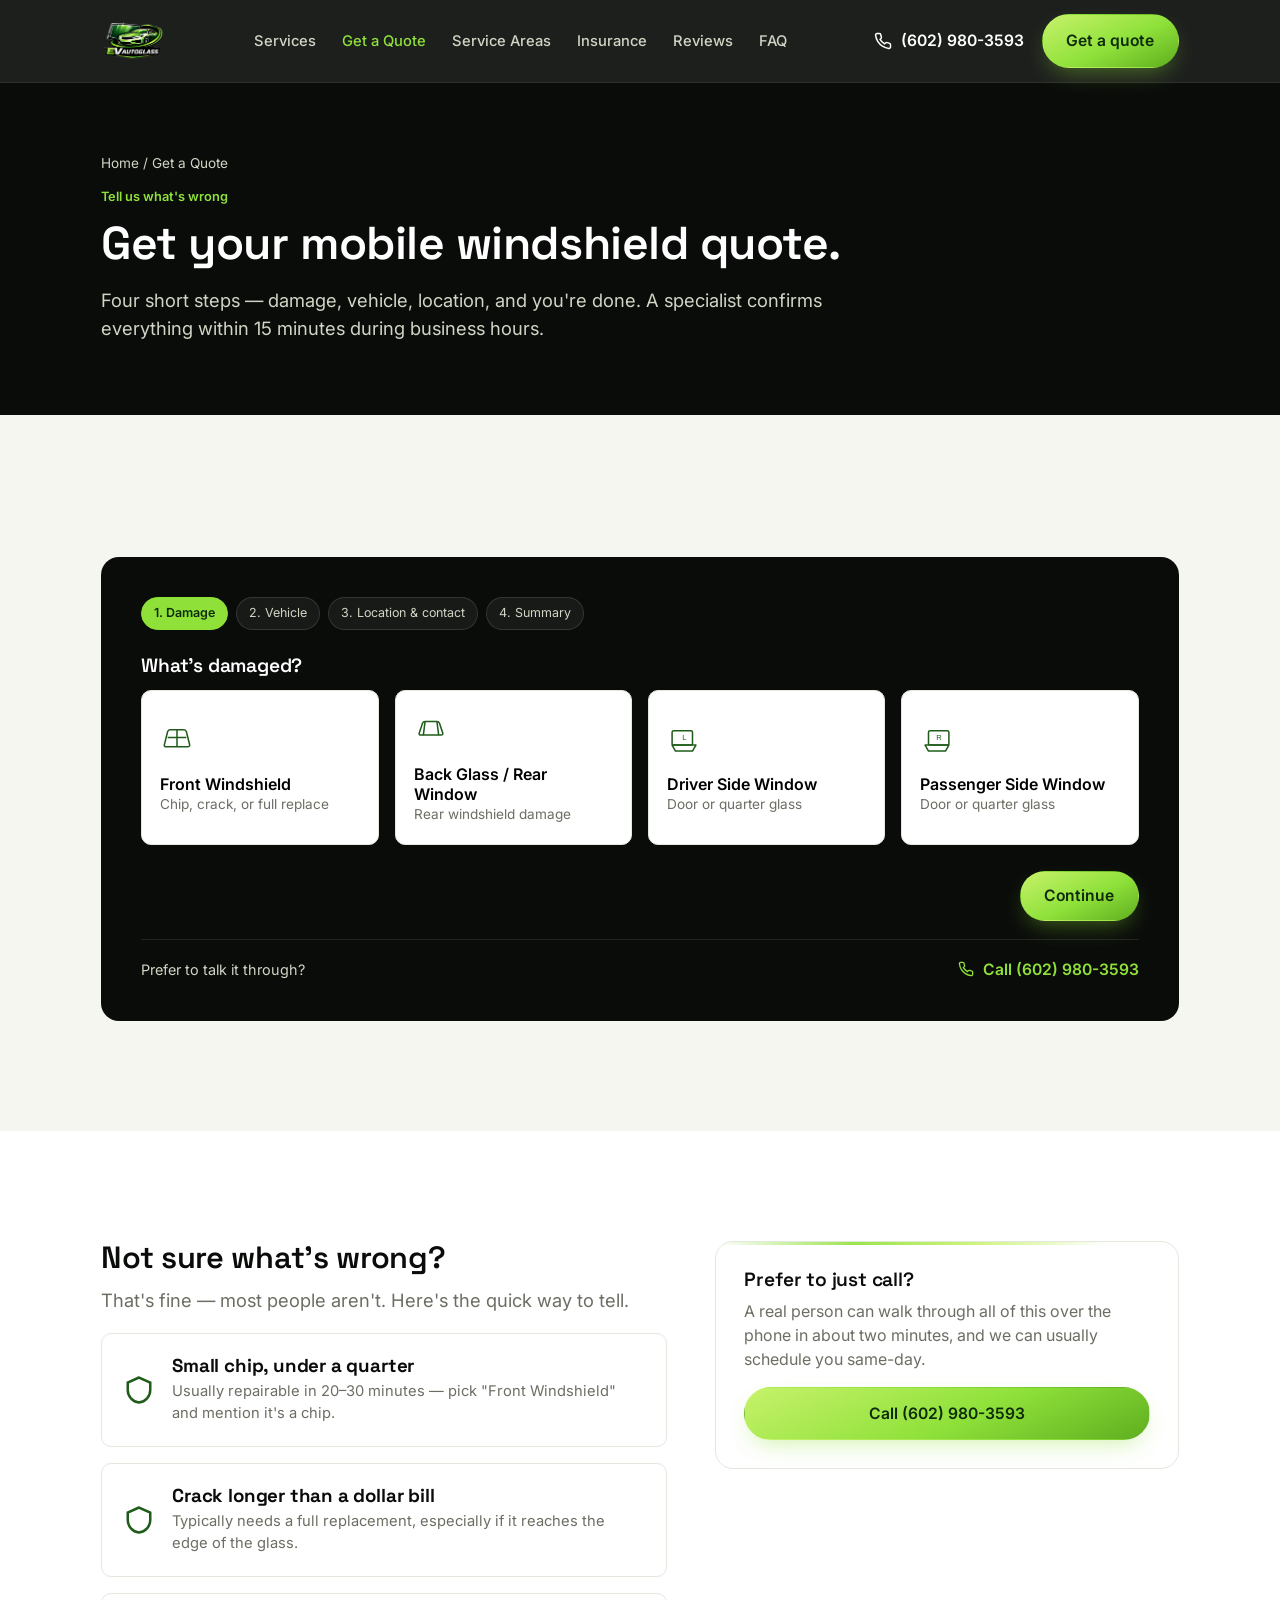
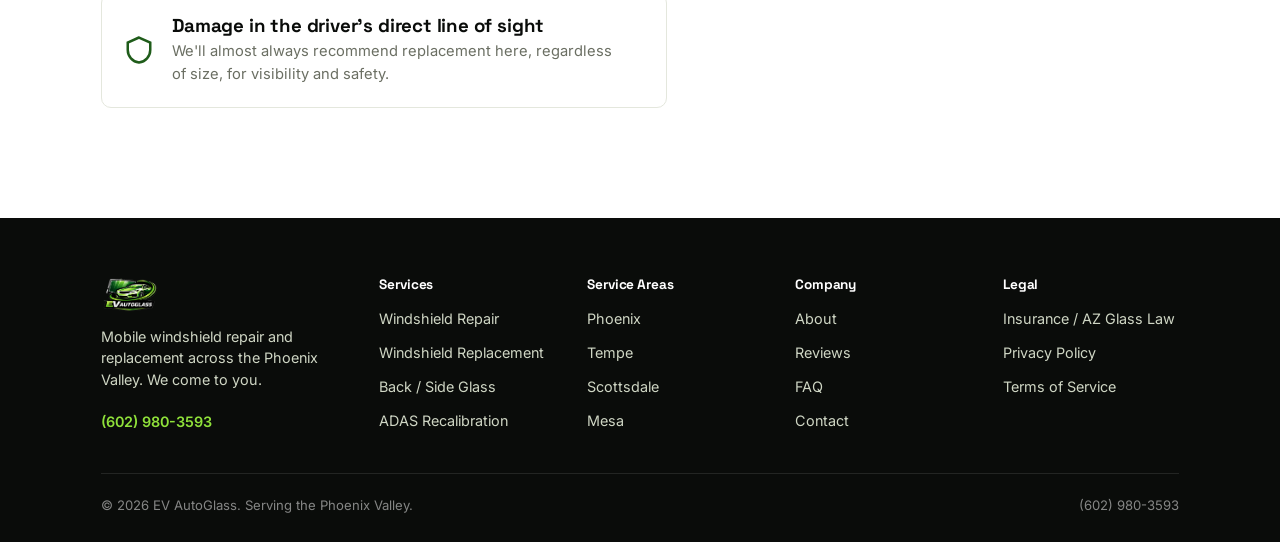
==== quote.html @ 603c7515 "Add files via upload" ====
<!DOCTYPE html>
<html lang="en">
<head>
<meta charset="UTF-8">
<meta name="viewport" content="width=device-width, initial-scale=1.0">
<title>Get a Quote — EV AutoGlass Mobile Windshield Service</title>
<meta name="description" content="Get an instant windshield repair or replacement quote for your Phoenix Valley vehicle. Enter your VIN or vehicle details and we'll confirm pricing and scheduling fast.">
<meta property="og:type" content="website">
<meta property="og:title" content="Get a Quote — EV AutoGlass">
<meta property="og:description" content="Tell us what's damaged and identify your vehicle by VIN, plate, or year/make/model — get a same-day mobile windshield quote.">
<link rel="preconnect" href="https://fonts.googleapis.com">
<link href="https://fonts.googleapis.com/css2?family=Space+Grotesk:wght@500;600;700&family=Inter:wght@400;500;600;700&display=swap" rel="stylesheet">
<link rel="stylesheet" href="assets/style.css">
</head>
<body>

<header class="site-header">
  <nav class="nav">
    <a href="index.html" class="brand"><img src="assets/logo.png" alt="EV AutoGlass logo"></a>
    <ul class="nav-links">
      <li><a href="services.html">Services</a></li>
      <li><a href="quote.html" class="active">Get a Quote</a></li>
      <li><a href="service-areas.html">Service Areas</a></li>
      <li><a href="insurance.html">Insurance</a></li>
      <li><a href="reviews.html">Reviews</a></li>
      <li><a href="faq.html">FAQ</a></li>
    </ul>
    <div class="nav-cta">
      <a class="btn-phone" href="tel:16029803593">
        <svg width="18" height="18" viewBox="0 0 24 24" fill="none" stroke="currentColor" stroke-width="2"><path d="M22 16.92v3a2 2 0 0 1-2.18 2 19.79 19.79 0 0 1-8.63-3.07 19.5 19.5 0 0 1-6-6 19.79 19.79 0 0 1-3.07-8.67A2 2 0 0 1 4.11 2h3a2 2 0 0 1 2 1.72c.127.96.361 1.903.7 2.81a2 2 0 0 1-.45 2.11L8.09 9.91a16 16 0 0 0 6 6l1.27-1.27a2 2 0 0 1 2.11-.45c.907.339 1.85.573 2.81.7A2 2 0 0 1 22 16.92z"/></svg>
        <span>(602) 980-3593</span>
      </a>
      <a class="btn btn-primary" href="quote.html">Get a quote</a>
      <button class="nav-toggle" aria-label="Menu" aria-expanded="false">
        <svg width="24" height="24" viewBox="0 0 24 24" fill="none" stroke="currentColor" stroke-width="2"><path d="M3 6h18M3 12h18M3 18h18"/></svg>
      </button>
    </div>
  </nav>
  <div class="mobile-menu">
    <a href="services.html">Services</a>
    <a href="quote.html">Get a Quote</a>
    <a href="service-areas.html">Service Areas</a>
    <a href="insurance.html">Insurance / AZ Glass Law</a>
    <a href="reviews.html">Reviews</a>
    <a href="about.html">About</a>
    <a href="faq.html">FAQ</a>
    <a href="contact.html">Contact</a>
  </div>
</header>

<section class="page-hero">
  <div class="container">
    <div class="breadcrumb"><a href="index.html">Home</a> / Get a Quote</div>
    <p class="eyebrow">Tell us what's wrong</p>
    <h1 class="h-1">Get your mobile windshield quote.</h1>
    <p class="lede-dark">Four short steps — damage, vehicle, location, and you're done. A specialist confirms everything within 15 minutes during business hours.</p>
  </div>
</section>

<section class="section-panel">
  <div class="container">
    <div id="quote-widget-mount"></div>
  </div>
</section>

<section>
  <div class="container two-col">
    <div>
      <h2 class="h-2">Not sure what's wrong?</h2>
      <p class="lede">That's fine — most people aren't. Here's the quick way to tell.</p>
      <div class="svc-list">
        <div class="svc-item">
          <svg viewBox="0 0 24 24" fill="none" stroke="currentColor" stroke-width="2"><path d="M12 2 3 6v6c0 5 3.8 9.4 9 10 5.2-.6 9-5 9-10V6z"/></svg>
          <div><h3>Small chip, under a quarter</h3><p>Usually repairable in 20–30 minutes — pick "Front Windshield" and mention it's a chip.</p></div>
        </div>
        <div class="svc-item">
          <svg viewBox="0 0 24 24" fill="none" stroke="currentColor" stroke-width="2"><path d="M12 2 3 6v6c0 5 3.8 9.4 9 10 5.2-.6 9-5 9-10V6z"/></svg>
          <div><h3>Crack longer than a dollar bill</h3><p>Typically needs a full replacement, especially if it reaches the edge of the glass.</p></div>
        </div>
        <div class="svc-item">
          <svg viewBox="0 0 24 24" fill="none" stroke="currentColor" stroke-width="2"><path d="M12 2 3 6v6c0 5 3.8 9.4 9 10 5.2-.6 9-5 9-10V6z"/></svg>
          <div><h3>Damage in the driver's direct line of sight</h3><p>We'll almost always recommend replacement here, regardless of size, for visibility and safety.</p></div>
        </div>
      </div>
    </div>
    <div class="pane" style="padding:28px;">
      <h3 class="h-3">Prefer to just call?</h3>
      <p style="color:var(--ink-soft);">A real person can walk through all of this over the phone in about two minutes, and we can usually schedule you same-day.</p>
      <a class="btn btn-primary btn-block" href="tel:16029803593">Call (602) 980-3593</a>
    </div>
  </div>
</section>

<footer class="site-footer">
  <div class="container">
    <div class="footer-grid">
      <div>
        <div class="footer-brand"><img src="assets/logo.png" alt="EV AutoGlass logo" style="height:34px;"></div>
        <p style="max-width:32ch;font-size:.9rem;">Mobile windshield repair and replacement across the Phoenix Valley. We come to you.</p>
        <a class="btn-phone" href="tel:16029803593" style="color:var(--green);margin-top:6px;">(602) 980-3593</a>
      </div>
      <div>
        <h4>Services</h4>
        <ul>
          <li><a href="services.html#repair">Windshield Repair</a></li>
          <li><a href="services.html#replacement">Windshield Replacement</a></li>
          <li><a href="services.html#glass">Back / Side Glass</a></li>
          <li><a href="services.html#adas">ADAS Recalibration</a></li>
        </ul>
      </div>
      <div>
        <h4>Service Areas</h4>
        <ul>
          <li><a href="service-areas.html#phoenix">Phoenix</a></li>
          <li><a href="service-areas.html#tempe">Tempe</a></li>
          <li><a href="service-areas.html#scottsdale">Scottsdale</a></li>
          <li><a href="service-areas.html#mesa">Mesa</a></li>
        </ul>
      </div>
      <div>
        <h4>Company</h4>
        <ul>
          <li><a href="about.html">About</a></li>
          <li><a href="reviews.html">Reviews</a></li>
          <li><a href="faq.html">FAQ</a></li>
          <li><a href="contact.html">Contact</a></li>
        </ul>
      </div>
      <div>
        <h4>Legal</h4>
        <ul>
          <li><a href="insurance.html">Insurance / AZ Glass Law</a></li>
          <li><a href="#">Privacy Policy</a></li>
          <li><a href="#">Terms of Service</a></li>
        </ul>
      </div>
    </div>
    <div class="footer-bottom">
      <span>© 2026 EV AutoGlass. Serving the Phoenix Valley.</span>
      <span>(602) 980-3593</span>
    </div>
  </div>
</footer>

<div class="mobile-bar">
  <a class="btn btn-ghost-dark" href="tel:16029803593">Call now</a>
  <a class="btn btn-primary" href="#quote-widget-mount" data-scroll-to="#quote-widget-mount">Get a quote</a>
</div>

<script src="assets/main.js"></script>
<script src="assets/quote-widget.js"></script>
</body>
</html>
---- assets/style.css ----
/* =========================================================
   EV AutoGlass — design tokens
   Palette sampled from the brand logo (glossy signature green
   car graphic on black), extended into a full system.
   ========================================================= */
:root{
  --ink:        #0a0c0a;   /* structural black/charcoal, slight green cast */
  --ink-2:      #14170f;   /* raised charcoal panel */
  --ink-3:      #1d221a;   /* border on dark */
  --paper:      #ffffff;
  --paper-2:    #f4f6ef;   /* off-white content ground */
  --line:       #e4e7dd;   /* hairline on light */
  --ink-soft:   #6b6f63;   /* secondary text on light */
  --cream:      #cfd6c4;   /* secondary text on dark */

  --green:      #8fe13a;   /* glossy signature green — CTAs, accents */
  --green-hi:   #c7f26b;   /* sheen highlight */
  --green-deep: #1f5c1a;   /* shadow green for gradients */
  --green-ink:  #0f2b0c;   /* green-black, for text on green */

  --radius-sm: 6px;
  --radius-md: 10px;
  --radius-lg: 18px;

  --shadow-lg: 0 30px 60px -20px rgba(0,0,0,.45);
  --shadow-sm: 0 10px 24px -14px rgba(0,0,0,.35);

  --wrap: 1180px;
  --gutter: clamp(20px, 4vw, 56px);

  --font-head: "Space Grotesk", "Manrope", sans-serif;
  --font-body: "Inter", sans-serif;
}

*{box-sizing:border-box;}
html{scroll-behavior:smooth;}
body{
  margin:0;
  font-family:var(--font-body);
  background:var(--paper);
  color:var(--ink);
  -webkit-font-smoothing:antialiased;
  line-height:1.5;
}
img{max-width:100%;display:block;}
a{color:inherit;}
h1,h2,h3,h4{
  font-family:var(--font-head);
  margin:0 0 .4em;
  letter-spacing:-.01em;
  line-height:1.08;
}
p{margin:0 0 1em;}
button{font-family:inherit;cursor:pointer;}
:focus-visible{outline:3px solid var(--green);outline-offset:2px;}
.container{
  max-width:var(--wrap);
  margin:0 auto;
  padding-left:var(--gutter);
  padding-right:var(--gutter);
}
@media (prefers-reduced-motion: reduce){
  *{animation-duration:.001ms !important;transition-duration:.001ms !important;scroll-behavior:auto !important;}
}

/* ---------- type scale ---------- */
.h-display{font-size:clamp(2.4rem,5.4vw,4.6rem);font-weight:600;}
.h-1{font-size:clamp(2rem,3.6vw,3rem);font-weight:600;}
.h-2{font-size:clamp(1.5rem,2.4vw,2.05rem);font-weight:600;}
.h-3{font-size:1.2rem;font-weight:600;}
.eyebrow{
  font-family:var(--font-body);
  font-size:.8rem;
  font-weight:600;
  color:var(--green-deep);
}
.lede{font-size:1.15rem;color:var(--ink-soft);max-width:62ch;}
.lede-dark{font-size:1.15rem;color:var(--cream);max-width:62ch;}

/* ---------- buttons ---------- */
.btn{
  display:inline-flex;align-items:center;justify-content:center;gap:.5em;
  padding:.9em 1.5em;
  border-radius:999px;
  border:1px solid transparent;
  font-weight:600;
  font-size:.98rem;
  text-decoration:none;
  transition:transform .15s ease, box-shadow .15s ease, background .15s ease;
  white-space:nowrap;
}
.btn:active{transform:scale(.98);}
.btn-primary{
  background:linear-gradient(155deg, var(--green-hi), var(--green) 55%, #5fae1f);
  color:var(--green-ink);
  box-shadow:0 10px 24px -8px rgba(143,225,58,.45);
}
.btn-primary:hover{box-shadow:0 14px 30px -8px rgba(143,225,58,.6);}
.btn-ghost-dark{
  background:transparent;
  border-color:rgba(255,255,255,.28);
  color:var(--paper);
}
.btn-ghost-dark:hover{border-color:var(--green);color:var(--green);}
.btn-line{
  background:transparent;
  border-color:var(--ink);
  color:var(--ink);
}
.btn-line:hover{border-color:var(--green-deep);color:var(--green-deep);}
.btn-phone{
  display:inline-flex;align-items:center;gap:.55em;
  font-weight:600;color:var(--paper);text-decoration:none;
  font-size:.98rem;
}
.btn-phone svg{flex:none;}
.btn-block{width:100%;}

/* ---------- nav ---------- */
.site-header{
  position:sticky;top:0;z-index:60;
  background:rgba(10,12,10,.92);
  backdrop-filter:blur(10px);
  border-bottom:1px solid rgba(255,255,255,.08);
}
.nav{
  display:flex;align-items:center;justify-content:space-between;
  padding:14px var(--gutter);
  max-width:var(--wrap);margin:0 auto;
  gap:20px;
}
.brand{display:flex;align-items:center;gap:10px;text-decoration:none;color:var(--paper);}
.brand img{height:38px;width:auto;}
.brand-word{font-family:var(--font-head);font-weight:700;font-size:1.05rem;letter-spacing:-.01em;}
.nav-links{
  display:flex;gap:26px;list-style:none;margin:0;padding:0;
  font-size:.92rem;font-weight:500;
}
.nav-links a{text-decoration:none;color:var(--cream);transition:color .15s;}
.nav-links a:hover,.nav-links a.active{color:var(--green);}
.nav-cta{display:flex;align-items:center;gap:18px;}
.nav-toggle{display:none;background:none;border:none;color:var(--paper);padding:6px;}
@media (max-width:900px){
  .nav-links{display:none;}
  .nav-toggle{display:inline-flex;}
  .btn-phone span{display:none;}
}
.mobile-menu{
  display:none;
  background:var(--ink);
  border-top:1px solid rgba(255,255,255,.08);
  padding:10px var(--gutter) 20px;
}
.mobile-menu.open{display:block;}
.mobile-menu a{
  display:block;padding:12px 0;color:var(--cream);text-decoration:none;
  border-bottom:1px solid rgba(255,255,255,.08);font-size:1rem;
}

/* sticky mobile action bar */
.mobile-bar{
  position:fixed;left:0;right:0;bottom:0;z-index:70;
  display:none;
  background:var(--ink);
  border-top:1px solid rgba(255,255,255,.12);
  padding:10px var(--gutter);
  gap:10px;
}
.mobile-bar a{flex:1;text-align:center;}
@media (max-width:720px){
  .mobile-bar{display:flex;}
  body{padding-bottom:74px;}
}

/* ---------- sections ---------- */
section{padding:clamp(56px,9vw,110px) 0;}
.section-dark{background:var(--ink);color:var(--paper);}
.section-panel{background:var(--paper-2);}
.section-head{max-width:640px;margin-bottom:44px;}
.section-head.center{margin-left:auto;margin-right:auto;text-align:center;}

/* glass-pane motif: light panel with a green sheen edge, used sparingly */
.pane{
  position:relative;
  background:var(--paper);
  border-radius:var(--radius-lg);
  border:1px solid var(--line);
  overflow:hidden;
}
.pane::before{
  content:"";position:absolute;inset:0 0 auto 0;height:3px;
  background:linear-gradient(90deg, transparent, var(--green) 30%, var(--green-hi) 55%, transparent 85%);
  opacity:.9;
}

/* ---------- hero ---------- */
.hero{
  position:relative;
  background:var(--ink);
  color:var(--paper);
  overflow:hidden;
  padding-top:clamp(60px,10vw,110px);
  padding-bottom:0;
}
.hero-grid{
  display:grid;grid-template-columns:1.05fr .95fr;gap:40px;align-items:center;
}
@media (max-width:940px){.hero-grid{grid-template-columns:1fr;}}
.hero-copy .h-display{margin-bottom:.35em;}
.hero-zip{
  display:flex;gap:10px;margin-top:28px;max-width:480px;
  background:rgba(255,255,255,.06);
  border:1px solid rgba(255,255,255,.16);
  padding:6px;border-radius:999px;
}
.hero-zip input{
  flex:1;background:transparent;border:none;color:var(--paper);
  padding:10px 16px;font-size:1rem;font-family:inherit;
}
.hero-zip input::placeholder{color:rgba(255,255,255,.5);}
.hero-zip input:focus{outline:none;}
.hero-sub-row{display:flex;flex-wrap:wrap;gap:16px 28px;align-items:center;margin-top:20px;}
.hero-media{
  position:relative;border-radius:var(--radius-lg);overflow:hidden;
  aspect-ratio:4/5;box-shadow:var(--shadow-lg);
}
.hero-media img{width:100%;height:100%;object-fit:cover;}
.hero-media::after{
  content:"";position:absolute;inset:0;
  background:linear-gradient(200deg, rgba(10,12,10,0) 45%, rgba(10,12,10,.55) 100%);
}
.hero-badge{
  position:absolute;left:16px;bottom:16px;z-index:2;
  background:rgba(10,12,10,.75);backdrop-filter:blur(6px);
  border:1px solid rgba(255,255,255,.18);
  border-radius:999px;padding:8px 16px;
  font-size:.82rem;color:var(--paper);display:flex;gap:8px;align-items:center;
}
.trust-strip{
  margin-top:44px;border-top:1px solid rgba(255,255,255,.12);
  padding:26px 0 40px;
  display:grid;grid-template-columns:repeat(4,1fr);gap:20px;
}
@media (max-width:820px){.trust-strip{grid-template-columns:repeat(2,1fr);}}
.trust-item{font-size:.92rem;color:var(--cream);}
.trust-item strong{display:block;color:var(--paper);font-family:var(--font-head);font-size:1.35rem;font-weight:600;}

/* ---------- damage picker ---------- */
.damage-grid{display:grid;grid-template-columns:repeat(4,1fr);gap:16px;}
@media (max-width:860px){.damage-grid{grid-template-columns:repeat(2,1fr);}}
.damage-card{
  position:relative;
  text-align:left;
  background:var(--paper);
  border:1.5px solid var(--line);
  border-radius:var(--radius-md);
  padding:22px 18px;
  cursor:pointer;
  transition:border-color .15s, transform .15s, box-shadow .15s;
}
.damage-card:hover{transform:translateY(-3px);box-shadow:var(--shadow-sm);}
.damage-card.selected{border-color:var(--green);box-shadow:0 0 0 3px rgba(143,225,58,.25);}
.damage-card svg{width:34px;height:34px;margin-bottom:14px;color:var(--green-deep);}
.damage-card.selected svg{color:var(--green-deep);}
.damage-card .name{font-weight:600;font-size:1rem;}
.damage-card .sub{font-size:.85rem;color:var(--ink-soft);margin-top:2px;}

.quote-widget{
  margin-top:32px;
  background:var(--ink);
  border-radius:var(--radius-lg);
  color:var(--paper);
  padding:clamp(22px,4vw,40px);
}
.qw-steps{display:flex;gap:8px;margin-bottom:26px;flex-wrap:wrap;}
.qw-step-pill{
  font-size:.78rem;padding:6px 12px;border-radius:999px;
  background:rgba(255,255,255,.06);color:var(--cream);
  border:1px solid rgba(255,255,255,.12);
}
.qw-step-pill.active{background:var(--green);color:var(--green-ink);border-color:var(--green);font-weight:600;}
.qw-step-pill.done{color:var(--green);border-color:rgba(143,225,58,.4);}
.qw-panel{display:none;}
.qw-panel.active{display:block;animation:qwfade .35s ease;}
@keyframes qwfade{from{opacity:0;transform:translateY(6px);}to{opacity:1;transform:none;}}
.qw-tabs{display:flex;gap:8px;margin-bottom:18px;}
.qw-tab{
  padding:.6em 1.1em;border-radius:999px;border:1px solid rgba(255,255,255,.18);
  background:transparent;color:var(--cream);font-size:.9rem;font-weight:500;
}
.qw-tab.active{background:rgba(143,225,58,.12);border-color:var(--green);color:var(--green);}
.field-row{display:grid;grid-template-columns:repeat(2,1fr);gap:14px;margin-bottom:14px;}
.field-row.single{grid-template-columns:1fr;}
.field-row.tri{grid-template-columns:repeat(3,1fr);}
@media (max-width:640px){.field-row,.field-row.tri{grid-template-columns:1fr;}}
label{display:block;font-size:.82rem;color:var(--cream);margin-bottom:6px;}
.field{
  width:100%;background:rgba(255,255,255,.06);
  border:1px solid rgba(255,255,255,.16);
  border-radius:var(--radius-sm);
  padding:.75em .9em;color:var(--paper);font-size:.98rem;font-family:inherit;
}
.field:focus{outline:none;border-color:var(--green);}
.helper{font-size:.78rem;color:var(--cream);opacity:.75;margin-top:4px;}
.qw-nav{display:flex;justify-content:space-between;align-items:center;margin-top:26px;gap:12px;flex-wrap:wrap;}
.link-btn{background:none;border:none;color:var(--cream);text-decoration:underline;font-size:.92rem;padding:0;}
.link-btn:hover{color:var(--green);}
.upload-drop{
  border:1.5px dashed rgba(255,255,255,.25);border-radius:var(--radius-sm);
  padding:22px;text-align:center;color:var(--cream);font-size:.9rem;margin-top:6px;
}
.summary-card{
  background:rgba(255,255,255,.05);border:1px solid rgba(255,255,255,.14);
  border-radius:var(--radius-md);padding:22px;margin-bottom:18px;
}
.summary-row{display:flex;justify-content:space-between;padding:9px 0;border-bottom:1px solid rgba(255,255,255,.08);font-size:.95rem;}
.summary-row:last-child{border-bottom:none;}
.summary-row .k{color:var(--cream);}
.adas-flag{
  display:inline-flex;align-items:center;gap:8px;margin-top:6px;
  background:rgba(143,225,58,.12);border:1px solid rgba(143,225,58,.35);
  color:var(--green);border-radius:999px;padding:6px 14px;font-size:.85rem;font-weight:600;
}
.qw-fallback{
  margin-top:18px;padding-top:18px;border-top:1px solid rgba(255,255,255,.1);
  display:flex;justify-content:space-between;align-items:center;flex-wrap:wrap;gap:10px;
  font-size:.9rem;color:var(--cream);
}
.error-text{color:#ff9d7a;font-size:.8rem;margin-top:4px;display:none;}
.field.invalid{border-color:#ff6b4a;}
.field.invalid + .error-text{display:block;}

/* ---------- how it works ---------- */
.steps-3{display:grid;grid-template-columns:repeat(3,1fr);gap:26px;}
@media (max-width:900px){.steps-3{grid-template-columns:1fr;}}
.step-card{}
.step-card .num{
  font-family:var(--font-head);font-size:.85rem;font-weight:600;color:var(--green-deep);
  margin-bottom:10px;
}
.step-media{border-radius:var(--radius-md);overflow:hidden;aspect-ratio:5/4;margin-bottom:16px;}
.step-media img{width:100%;height:100%;object-fit:cover;}

/* ---------- feature cards ---------- */
.feature-grid{display:grid;grid-template-columns:repeat(4,1fr);gap:18px;}
@media (max-width:940px){.feature-grid{grid-template-columns:repeat(2,1fr);}}
@media (max-width:560px){.feature-grid{grid-template-columns:1fr;}}
.feature-card{
  background:var(--paper);border:1px solid var(--line);border-radius:var(--radius-md);
  padding:24px 20px;
}
.feature-card svg{width:28px;height:28px;color:var(--green-deep);margin-bottom:14px;}
.feature-card h3{font-size:1.02rem;margin-bottom:6px;}
.feature-card p{color:var(--ink-soft);font-size:.92rem;margin:0;}

/* ---------- AZ callout ---------- */
.az-band{
  background:var(--ink);color:var(--paper);
  border-radius:var(--radius-lg);
  padding:clamp(28px,5vw,52px);
  display:grid;grid-template-columns:.7fr 1.3fr;gap:34px;align-items:center;
}
@media (max-width:820px){.az-band{grid-template-columns:1fr;}}
.az-stat{font-family:var(--font-head);font-size:clamp(3.2rem,7vw,5.2rem);font-weight:700;color:var(--green);line-height:1;}
.az-stat-label{color:var(--cream);margin-top:6px;font-size:1rem;}
.az-points{list-style:none;margin:0;padding:0;display:grid;gap:14px;}
.az-points li{display:flex;gap:12px;font-size:.98rem;color:var(--cream);}
.az-points li svg{flex:none;width:20px;height:20px;color:var(--green);margin-top:2px;}
.az-points strong{color:var(--paper);}

/* ---------- service areas ---------- */
.city-grid{display:grid;grid-template-columns:repeat(4,1fr);gap:12px;}
@media (max-width:820px){.city-grid{grid-template-columns:repeat(2,1fr);}}
.city-chip{
  display:flex;align-items:center;justify-content:space-between;
  background:var(--paper);border:1px solid var(--line);border-radius:var(--radius-sm);
  padding:16px 18px;text-decoration:none;color:var(--ink);font-weight:600;font-size:.95rem;
  transition:border-color .15s, color .15s;
}
.city-chip:hover{border-color:var(--green);color:var(--green-deep);}
.city-chip svg{width:16px;height:16px;color:var(--ink-soft);}
.map-embed{
  border-radius:var(--radius-lg);overflow:hidden;border:1px solid var(--line);
  aspect-ratio:16/7;margin-bottom:32px;
}
.map-embed iframe{width:100%;height:100%;border:0;}

/* ---------- reviews ---------- */
.review-grid{display:grid;grid-template-columns:repeat(3,1fr);gap:20px;}
@media (max-width:900px){.review-grid{grid-template-columns:1fr;}}
.review-card{
  background:var(--paper);border:1px solid var(--line);border-radius:var(--radius-md);
  padding:24px;
}
.stars{color:var(--green-deep);letter-spacing:2px;margin-bottom:10px;font-size:1rem;}
.review-card p{font-size:.95rem;color:var(--ink);}
.review-meta{display:flex;justify-content:space-between;align-items:center;font-size:.85rem;color:var(--ink-soft);margin-top:14px;}
.google-badge{
  display:inline-flex;align-items:center;gap:10px;text-decoration:none;color:var(--ink);
  border:1px solid var(--line);border-radius:999px;padding:10px 18px;font-size:.9rem;font-weight:600;
}

/* ---------- FAQ ---------- */
.faq-item{border-bottom:1px solid var(--line);}
.faq-q{
  width:100%;text-align:left;background:none;border:none;
  padding:20px 0;font-family:var(--font-head);font-weight:600;font-size:1.02rem;
  display:flex;justify-content:space-between;align-items:center;gap:16px;color:var(--ink);
}
.faq-q svg{flex:none;transition:transform .2s;color:var(--green-deep);}
.faq-item.open .faq-q svg{transform:rotate(45deg);}
.faq-a{max-height:0;overflow:hidden;transition:max-height .25s ease;}
.faq-item.open .faq-a{max-height:400px;}
.faq-a p{padding:0 0 20px;color:var(--ink-soft);max-width:70ch;}

/* ---------- final CTA band ---------- */
.cta-band{
  background:linear-gradient(160deg, var(--ink), #0f2410);
  color:var(--paper);text-align:center;
}
.cta-band .h-1{max-width:20ch;margin-left:auto;margin-right:auto;}
.cta-actions{display:flex;gap:14px;justify-content:center;flex-wrap:wrap;margin-top:24px;}

/* ---------- footer ---------- */
.site-footer{background:var(--ink);color:var(--cream);padding:60px 0 26px;}
.footer-grid{
  display:grid;grid-template-columns:1.4fr repeat(4,1fr);gap:32px;
  padding-bottom:40px;border-bottom:1px solid rgba(255,255,255,.1);
}
@media (max-width:900px){.footer-grid{grid-template-columns:repeat(2,1fr);}}
@media (max-width:560px){.footer-grid{grid-template-columns:1fr;}}
.footer-grid h4{color:var(--paper);font-size:.85rem;margin-bottom:14px;}
.footer-grid ul{list-style:none;margin:0;padding:0;display:grid;gap:10px;}
.footer-grid a{color:var(--cream);text-decoration:none;font-size:.9rem;}
.footer-grid a:hover{color:var(--green);}
.footer-bottom{
  display:flex;justify-content:space-between;align-items:center;flex-wrap:wrap;gap:12px;
  padding-top:22px;font-size:.82rem;color:rgba(255,255,255,.5);
}
.footer-brand{display:flex;align-items:center;gap:10px;margin-bottom:14px;}
.footer-brand img{height:34px;}
.social-row{display:flex;gap:12px;margin-top:16px;}
.social-row a{
  width:36px;height:36px;border-radius:50%;border:1px solid rgba(255,255,255,.2);
  display:flex;align-items:center;justify-content:center;color:var(--cream);
}
.social-row a:hover{border-color:var(--green);color:var(--green);}

/* ---------- generic page hero (interior pages) ---------- */
.page-hero{background:var(--ink);color:var(--paper);padding:70px 0 54px;}
.page-hero .eyebrow{color:var(--green);}
.breadcrumb{font-size:.85rem;color:var(--cream);margin-bottom:14px;}
.breadcrumb a{color:var(--cream);text-decoration:none;}
.breadcrumb a:hover{color:var(--green);}

/* ---------- misc content ---------- */
.two-col{display:grid;grid-template-columns:1.1fr .9fr;gap:48px;align-items:start;}
@media (max-width:880px){.two-col{grid-template-columns:1fr;}}
.legal-list{display:grid;gap:20px;}
.legal-card{background:var(--paper);border:1px solid var(--line);border-radius:var(--radius-md);padding:22px;}
.legal-card h3{font-size:1.05rem;margin-bottom:8px;}
.legal-card p{color:var(--ink-soft);margin:0;font-size:.95rem;}
.stat-row{display:grid;grid-template-columns:repeat(3,1fr);gap:18px;margin-top:24px;}
@media (max-width:640px){.stat-row{grid-template-columns:1fr;}}
.stat-box{background:var(--paper-2);border-radius:var(--radius-md);padding:20px;text-align:center;}
.stat-box strong{font-family:var(--font-head);font-size:2rem;display:block;color:var(--green-deep);}
.stat-box span{font-size:.85rem;color:var(--ink-soft);}

.svc-list{display:grid;gap:16px;}
.svc-item{
  display:grid;grid-template-columns:auto 1fr auto;gap:18px;align-items:center;
  background:var(--paper);border:1px solid var(--line);border-radius:var(--radius-md);
  padding:22px;
}
@media (max-width:700px){.svc-item{grid-template-columns:auto 1fr;}.svc-item .btn{grid-column:1/-1;}}
.svc-item svg{width:30px;height:30px;color:var(--green-deep);}
.svc-item h3{margin-bottom:4px;}
.svc-item p{margin:0;color:var(--ink-soft);font-size:.92rem;}

.team-photo{border-radius:var(--radius-lg);overflow:hidden;aspect-ratio:16/10;}
.team-photo img{width:100%;height:100%;object-fit:cover;}

.contact-grid{display:grid;grid-template-columns:1fr 1fr;gap:40px;}
@media (max-width:860px){.contact-grid{grid-template-columns:1fr;}}
.contact-item{display:flex;gap:14px;margin-bottom:22px;}
.contact-item svg{flex:none;width:22px;height:22px;color:var(--green-deep);margin-top:2px;}
.contact-item h3{font-size:.95rem;margin-bottom:2px;}
.contact-item p{margin:0;color:var(--ink-soft);font-size:.92rem;}

.visually-hidden{position:absolute;width:1px;height:1px;overflow:hidden;clip:rect(0 0 0 0);}
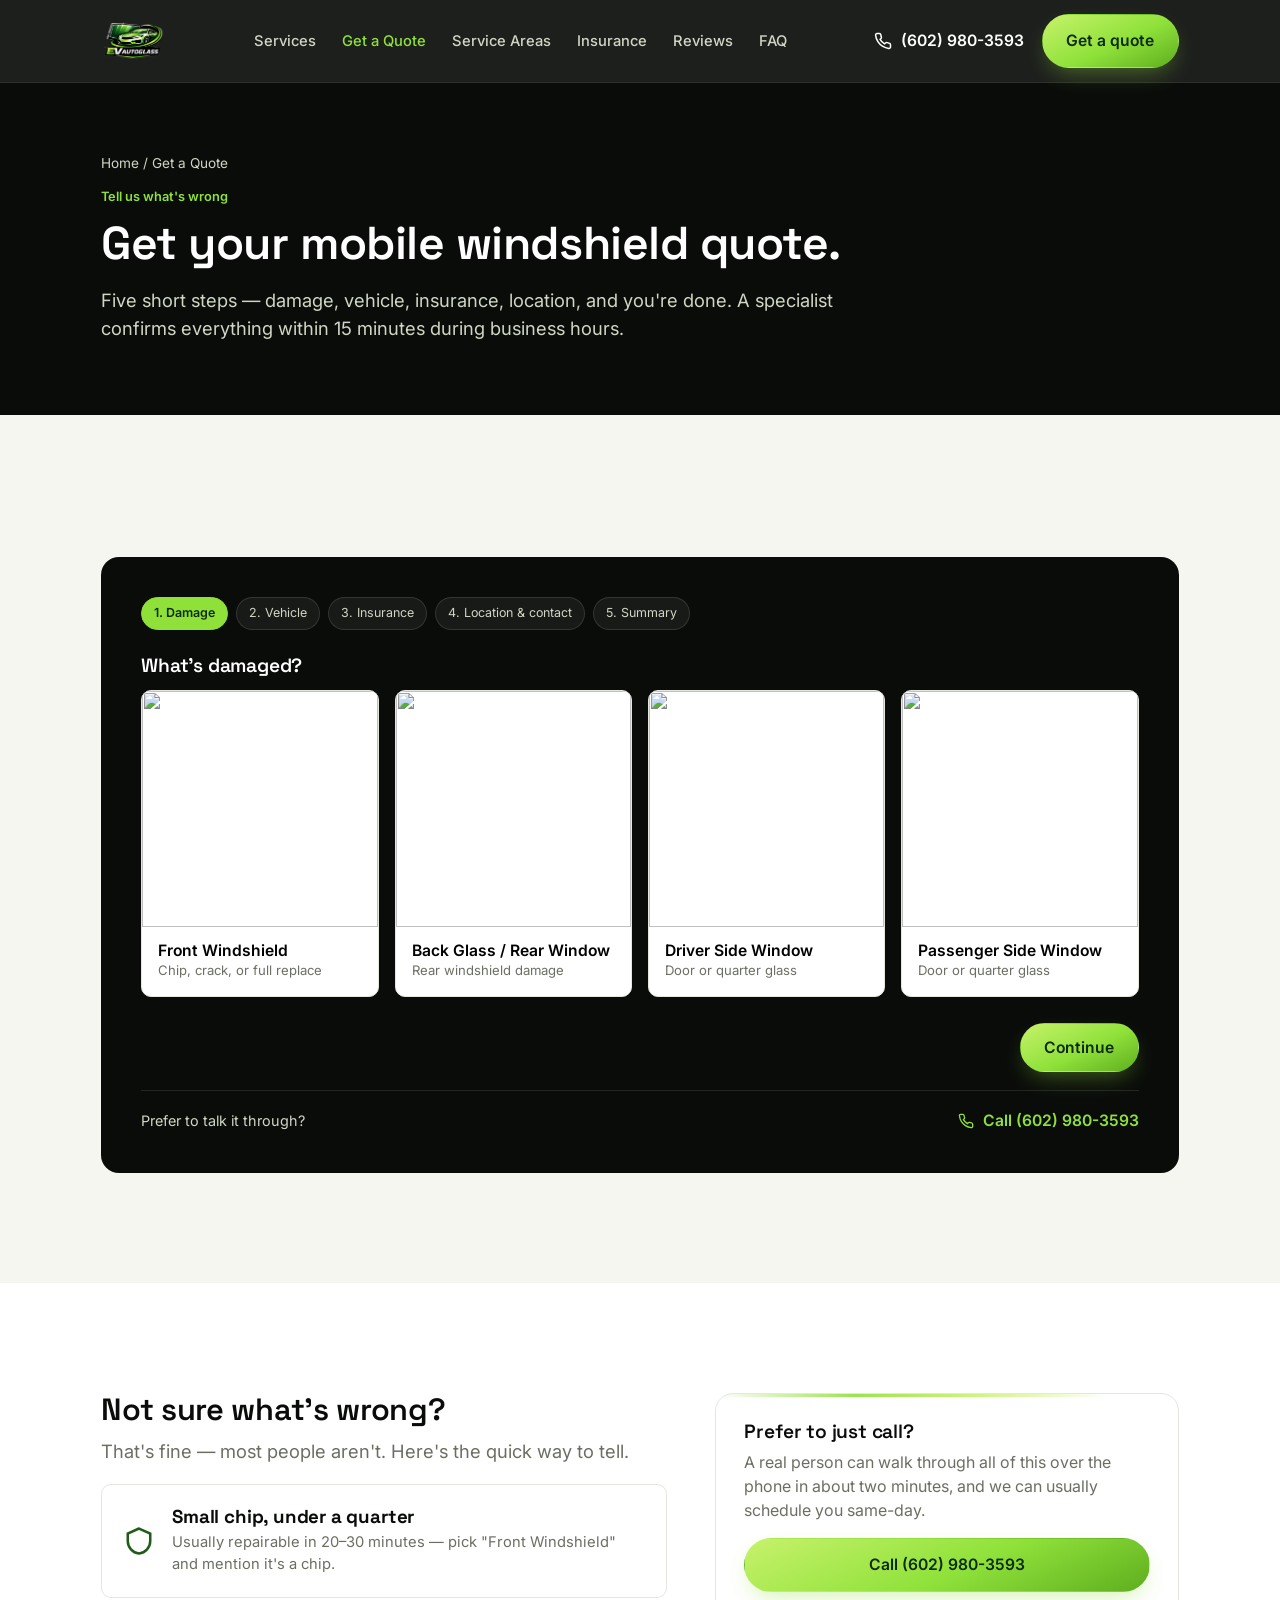
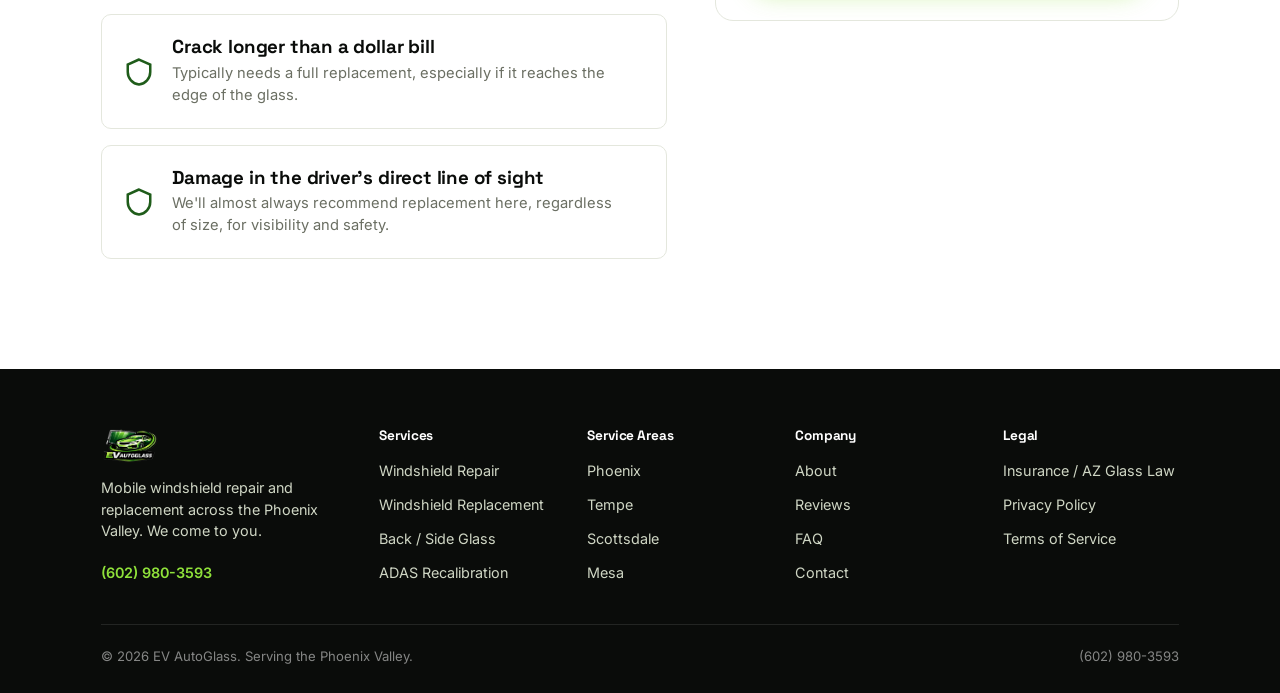
==== commit 396b4abd: "Add files via upload" ====
--- a/quote.html
+++ b/quote.html
@@ -53,7 +53,7 @@
     <div class="breadcrumb"><a href="index.html">Home</a> / Get a Quote</div>
     <p class="eyebrow">Tell us what's wrong</p>
     <h1 class="h-1">Get your mobile windshield quote.</h1>
-    <p class="lede-dark">Four short steps — damage, vehicle, location, and you're done. A specialist confirms everything within 15 minutes during business hours.</p>
+    <p class="lede-dark">Five short steps — damage, vehicle, insurance, location, and you're done. A specialist confirms everything within 15 minutes during business hours.</p>
   </div>
 </section>
 
--- a/assets/style.css
+++ b/assets/style.css
@@ -254,16 +254,50 @@
   background:var(--paper);
   border:1.5px solid var(--line);
   border-radius:var(--radius-md);
-  padding:22px 18px;
+  padding:0;
+  overflow:hidden;
   cursor:pointer;
   transition:border-color .15s, transform .15s, box-shadow .15s;
 }
 .damage-card:hover{transform:translateY(-3px);box-shadow:var(--shadow-sm);}
 .damage-card.selected{border-color:var(--green);box-shadow:0 0 0 3px rgba(143,225,58,.25);}
-.damage-card svg{width:34px;height:34px;margin-bottom:14px;color:var(--green-deep);}
-.damage-card.selected svg{color:var(--green-deep);}
-.damage-card .name{font-weight:600;font-size:1rem;}
-.damage-card .sub{font-size:.85rem;color:var(--ink-soft);margin-top:2px;}
+.damage-card-media{aspect-ratio:1/1;overflow:hidden;}
+.damage-card-media img{width:100%;height:100%;object-fit:cover;transition:transform .3s ease;}
+.damage-card:hover .damage-card-media img{transform:scale(1.04);}
+.damage-card-body{padding:14px 16px 18px;}
+.damage-card .name{font-weight:600;font-size:.98rem;}
+.damage-card .sub{font-size:.82rem;color:var(--ink-soft);margin-top:2px;}
+.damage-card.selected::after{
+  content:"✓";
+  position:absolute;top:10px;right:10px;
+  width:26px;height:26px;border-radius:50%;
+  background:var(--green);color:var(--green-ink);
+  display:flex;align-items:center;justify-content:center;
+  font-size:.85rem;font-weight:700;
+}
+
+/* ---------- insurance carrier picker ---------- */
+.insurer-grid{display:grid;grid-template-columns:repeat(4,1fr);gap:10px;}
+@media (max-width:760px){.insurer-grid{grid-template-columns:repeat(2,1fr);}}
+.insurer-card{
+  display:flex;align-items:center;gap:10px;
+  background:rgba(255,255,255,.05);
+  border:1.5px solid rgba(255,255,255,.14);
+  border-radius:var(--radius-sm);
+  padding:12px 14px;
+  color:var(--paper);
+  font-size:.88rem;font-weight:500;
+  text-align:left;
+  transition:border-color .15s, background .15s;
+}
+.insurer-card svg{width:20px;height:20px;flex:none;color:var(--cream);}
+.insurer-card:hover{border-color:rgba(143,225,58,.5);}
+.insurer-card.selected{
+  background:rgba(143,225,58,.14);
+  border-color:var(--green);
+  color:var(--paper);
+}
+.insurer-card.selected svg{color:var(--green);}
 
 .quote-widget{
   margin-top:32px;
